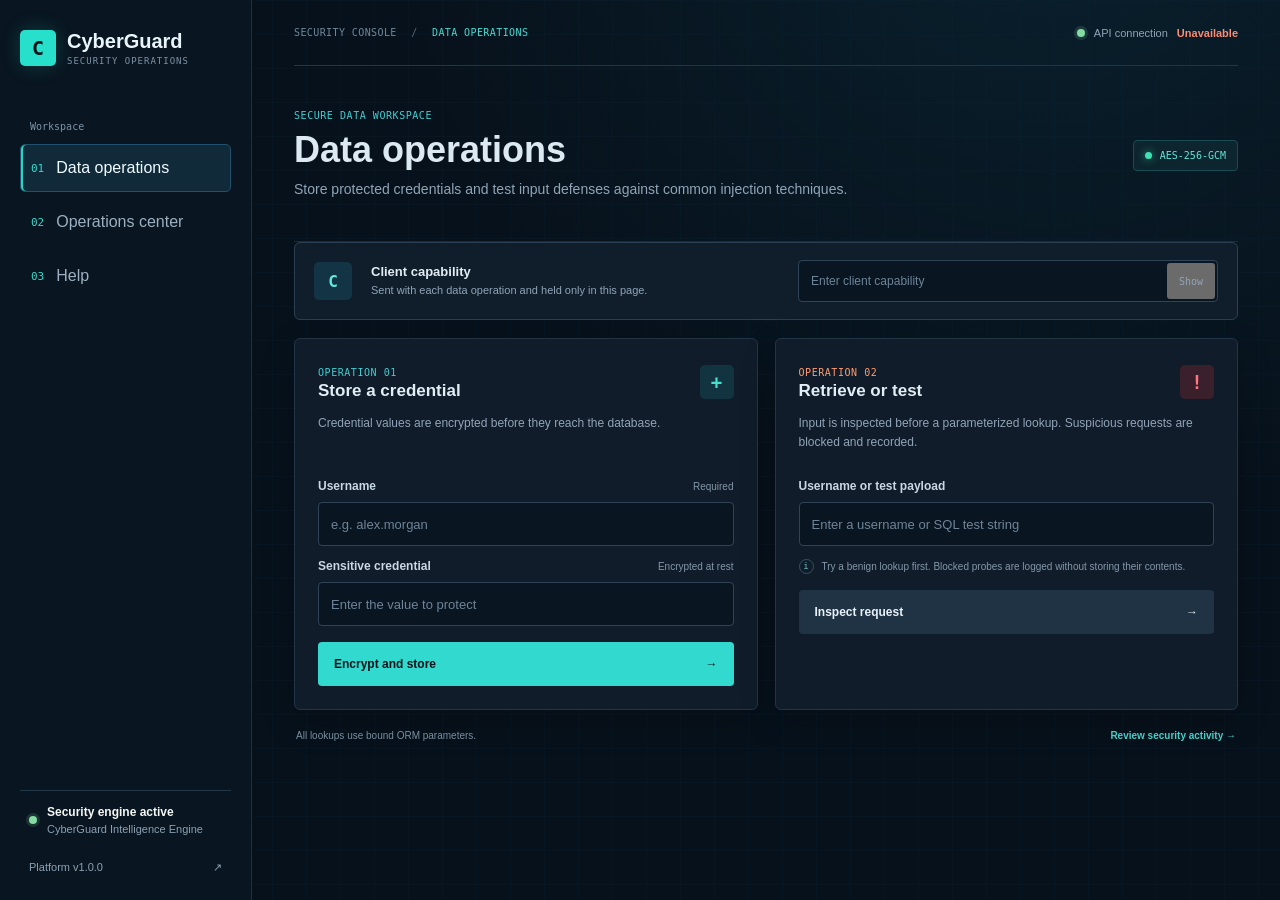
==== static/index.html @ d177915d "Initial commit: SQL Injection Detection and Defense System" ====
<!doctype html>
<html lang="en">
<head>
    <meta charset="utf-8">
    <meta name="viewport" content="width=device-width, initial-scale=1">
    <meta name="theme-color" content="#07111b">
    <meta name="description" content="CyberGuard security operations and cloud security center.">
    <title>CyberGuard | Security Operations</title>
    <link rel="stylesheet" href="/static/styles.css">
    <script src="/static/app.js" defer></script>
</head>
<body>
    <a class="skip-link" href="#mainContent">Skip to content</a>
    <header class="mobile-header">
        <a class="brand compact-brand" href="/" aria-label="CyberGuard home"><span class="brand-mark">C</span><span>CyberGuard</span></a>
        <button class="icon-button menu-toggle" id="menuToggle" type="button" aria-label="Open navigation" aria-expanded="false" aria-controls="sidebar">
            <span></span><span></span><span></span>
        </button>
    </header>
    <div class="app-layout">
        <div class="sidebar-backdrop" id="sidebarBackdrop"></div>
        <aside class="sidebar" id="sidebar" aria-label="Main navigation">
            <a class="brand desktop-brand" href="/"><span class="brand-mark">C</span><span>CyberGuard<span class="brand-subtitle">SECURITY OPERATIONS</span></span></a>
            <div class="nav-label">Workspace</div>
            <nav class="primary-nav">
                <button class="nav-item is-active" type="button" data-view-target="operations" aria-current="page"><span class="nav-index">01</span><span>Data operations</span></button>
                <button class="nav-item" type="button" data-view-target="monitor"><span class="nav-index">02</span><span>Operations center</span></button>
                <button class="nav-item" type="button" data-view-target="help"><span class="nav-index">03</span><span>Help</span></button>
            </nav>
            <div class="sidebar-bottom">
                <span class="status-pulse" aria-hidden="true"></span>
                <div><strong>Security engine active</strong><span>CyberGuard Intelligence Engine</span></div>
            </div>
            <a class="sidebar-link" href="/healthz">Platform v1.0.0 <span aria-hidden="true">↗</span></a>
        </aside>

        <main class="main-content" id="mainContent">
            <div class="topline">
                <div class="breadcrumb">SECURITY CONSOLE <span>/</span> <span id="breadcrumbCurrent">DATA OPERATIONS</span></div>
                <div class="topline-status"><span class="status-pulse" aria-hidden="true"></span><span>API connection</span><strong id="apiStatus">Ready</strong></div>
            </div>

            <section class="view-panel" id="operationsView" data-view="operations">
                <header class="page-heading">
                    <div><p class="eyebrow">SECURE DATA WORKSPACE</p><h1>Data operations</h1><p class="heading-copy">Store protected credentials and test input defenses against common injection techniques.</p></div>
                    <span class="classification"><span class="classification-dot"></span> AES-256-GCM</span>
                </header>

                <section class="access-strip" aria-labelledby="clientAccessHeading">
                    <div class="access-icon" aria-hidden="true">C</div>
                    <div class="access-copy"><h2 id="clientAccessHeading">Client capability</h2><p>Sent with each data operation and held only in this page.</p></div>
                    <div class="access-control"><label class="sr-only" for="clientCapability">Client capability code</label><input id="clientCapability" type="password" autocomplete="off" placeholder="Enter client capability" required><button class="icon-button reveal-button" type="button" data-reveal="clientCapability" aria-label="Show client capability" title="Show capability">Show</button></div>
                </section>

                <div class="operation-grid">
                    <section class="surface operation-surface" aria-labelledby="storeHeading">
                        <div class="surface-heading"><div><span class="step-label">OPERATION 01</span><h2 id="storeHeading">Store a credential</h2></div><span class="surface-icon secure-icon" aria-hidden="true">+</span></div>
                        <p class="surface-copy">Credential values are encrypted before they reach the database.</p>
                        <form id="storeForm" class="form-stack">
                            <label for="storeUsername">Username <span class="field-note">Required</span></label>
                            <input id="storeUsername" name="username" type="text" maxlength="128" autocomplete="off" placeholder="e.g. alex.morgan" required>
                            <label for="storeCredential">Sensitive credential <span class="field-note">Encrypted at rest</span></label>
                            <input id="storeCredential" name="sensitive_credential" type="password" maxlength="4096" autocomplete="new-password" placeholder="Enter the value to protect" required>
                            <button class="button button-primary" type="submit"><span>Encrypt and store</span><span aria-hidden="true">→</span></button>
                        </form>
                        <pre class="result-box" id="storeResult" aria-live="polite" hidden></pre>
                    </section>

                    <section class="surface operation-surface threat-surface" aria-labelledby="retrieveHeading">
                        <div class="surface-heading"><div><span class="step-label warning-step">OPERATION 02</span><h2 id="retrieveHeading">Retrieve or test</h2></div><span class="surface-icon threat-icon" aria-hidden="true">!</span></div>
                        <p class="surface-copy">Input is inspected before a parameterized lookup. Suspicious requests are blocked and recorded.</p>
                        <form id="retrieveForm" class="form-stack">
                            <label for="searchUsername">Username or test payload</label>
                            <input id="searchUsername" name="username" type="text" maxlength="256" autocomplete="off" placeholder="Enter a username or SQL test string" required>
                            <div class="test-hint"><span class="hint-mark" aria-hidden="true">i</span><span>Try a benign lookup first. Blocked probes are logged without storing their contents.</span></div>
                            <button class="button button-dark" type="submit"><span>Inspect request</span><span aria-hidden="true">→</span></button>
                        </form>
                        <pre class="result-box" id="retrieveResult" aria-live="polite" hidden></pre>
                    </section>
                </div>
                <footer class="page-footer"><span>All lookups use bound ORM parameters.</span><a href="#monitor" data-view-link="monitor">Review security activity <span aria-hidden="true">→</span></a></footer>
            </section>

            <section class="view-panel" id="helpView" data-view="help" hidden>
                <header class="page-heading">
                    <div><p class="eyebrow">BEGINNER GUIDE</p><h1>How this system works</h1><p class="heading-copy">A simple walkthrough for anyone using a secure search and security system for the first time.</p></div>
                    <span class="classification"><span class="classification-dot"></span> Beginner friendly</span>
                </header>

                <div class="help-grid">
                    <section class="surface help-surface" aria-labelledby="helpOverview">
                        <div class="surface-heading"><div><span class="step-label">FIRST-TIME GUIDE</span><h2 id="helpOverview">Security search explained</h2></div></div>
                        <div id="helpContent" class="help-content"></div>
                    </section>
                    <aside class="surface help-side" aria-labelledby="quickTaskHeading">
                        <div class="surface-heading"><div><span class="step-label">QUICK START</span><h2 id="quickTaskHeading">What to do next</h2></div></div>
                        <div class="help-tasks" id="helpTasks"></div>
                    </aside>
                </div>
                <footer class="page-footer"><span>Tip: use a normal username like alice before testing any advanced SQL input.</span><a href="#operations" data-view-link="operations">Return to the workspace <span aria-hidden="true">→</span></a></footer>
            </section>

            <section class="view-panel" id="monitorView" data-view="monitor" hidden>
                <header class="page-heading">
                    <div><p class="eyebrow">CYBERGUARD INTELLIGENCE ENGINE</p><h1>Security operations</h1><p class="heading-copy">Live application telemetry, attack analysis, and cloud security posture.</p></div>
                    <button class="button button-secondary refresh-button" id="refreshDashboard" type="button" disabled><span aria-hidden="true">↻</span> Refresh</button>
                </header>

                <section class="access-strip admin-access" aria-labelledby="adminAccessHeading" id="adminAccess">
                    <div class="access-icon admin-access-icon" aria-hidden="true">CG</div>
                    <div class="access-copy"><h2 id="adminAccessHeading">Administrator sign in</h2><p>Protected with Argon2id, authenticator MFA, and an HttpOnly session.</p></div>
                    <form class="admin-login-form" id="adminForm">
                        <label class="sr-only" for="adminUsername">Administrator username</label><input id="adminUsername" type="text" autocomplete="username" placeholder="Administrator username" required>
                        <label class="sr-only" for="adminPassword">Administrator password</label><input id="adminPassword" type="password" autocomplete="current-password" placeholder="Administrator password" required>
                        <label class="sr-only" for="adminTotp">Six-digit authenticator code</label><input id="adminTotp" type="text" inputmode="numeric" pattern="[0-9]{6}" maxlength="6" autocomplete="one-time-code" placeholder="6-digit MFA code" required>
                        <button class="button button-admin" type="submit">Sign in securely</button>
                    </form>
                </section>

                <div id="dashboardContent" hidden>
                    <div class="dashboard-toolbar"><p><span class="status-pulse" aria-hidden="true"></span><span id="dashboardStatus">Application telemetry</span></p><div class="toolbar-actions"><button class="button button-outline" id="exportLogs" type="button" title="Export security incident report">Export report <span aria-hidden="true">↓</span></button><button class="button button-outline" id="logoutAdmin" type="button" title="End administrator session">Sign out</button></div></div>
                    <div class="stats-grid" aria-label="Security statistics">
                        <article class="stat-card"><span class="stat-label">Requests monitored</span><strong class="stat-value" id="statRequests">0</strong><span class="stat-foot">Recorded by this service</span><span class="stat-accent accent-cyan"></span></article>
                        <article class="stat-card"><span class="stat-label">SQL injection attempts</span><strong class="stat-value" id="statThreats">0</strong><span class="stat-foot">Detected and blocked</span><span class="stat-accent accent-coral"></span></article>
                        <article class="stat-card"><span class="stat-label">Blocked requests</span><strong class="stat-value" id="statBlocked">0</strong><span class="stat-foot">Unauthorized or malicious</span><span class="stat-accent accent-purple"></span></article>
                        <article class="stat-card"><span class="stat-label">Suspicious IP addresses</span><strong class="stat-value" id="statIps">0</strong><span class="stat-foot">Elevated activity sources</span><span class="stat-accent accent-blue"></span></article>
                        <article class="stat-card"><span class="stat-label">Failed login attempts</span><strong class="stat-value" id="statFailed">0</strong><span class="stat-foot">Administrator authentication</span><span class="stat-accent accent-orange"></span></article>
                        <article class="stat-card"><span class="stat-label">Open incidents</span><strong class="stat-value" id="statIncidents">0</strong><span class="stat-foot">Awaiting investigation</span><span class="stat-accent accent-green"></span></article>
                    </div>

                    <section class="surface cloud-center" aria-labelledby="cloudHeading">
                        <div class="surface-heading table-heading"><div><span class="step-label">CLOUD SECURITY CENTER</span><h2 id="cloudHeading">Security posture</h2></div><div class="cloud-actions"><span class="integration-label">Provider integration: not connected</span><button class="button button-outline" id="rotateKeys" type="button" title="Re-encrypt protected records with the configured current key">Rotate encryption</button></div></div>
                        <div class="cloud-check-grid" id="cloudChecks"></div>
                    </section>

                    <div class="monitor-grid">
                        <section class="surface chart-surface" aria-labelledby="chartHeading">
                            <div class="surface-heading chart-heading"><div><span class="step-label">EVENT HISTORY</span><h2 id="chartHeading">Recent security activity</h2></div><label class="select-wrap"><span class="sr-only">Chart range</span><select id="chartRange"><option value="7">7 days</option><option value="30">30 days</option></select></label></div>
                            <div class="chart-wrap"><canvas id="activityChart" role="img" aria-label="Daily security event chart">Security event activity chart</canvas></div>
                            <div class="chart-legend"><span><i class="legend-swatch threat-swatch"></i>Threats</span><span><i class="legend-swatch access-swatch"></i>Other events</span></div>
                        </section>
                        <section class="surface system-surface" aria-labelledby="systemHeading">
                            <div class="surface-heading"><div><span class="step-label">SERVICE HEALTH</span><h2 id="systemHeading">System status</h2></div><span class="health-check" aria-hidden="true">✓</span></div>
                            <div class="health-row"><span>API & database</span><strong id="systemStatus">Unknown</strong></div>
                            <div class="health-row"><span>Credential encryption</span><strong id="encryptionStatus">Unknown</strong></div>
                            <div class="health-row"><span>Administrator MFA</span><strong id="authStatus">Unknown</strong></div>
                            <div class="health-row"><span>API security</span><strong id="apiSecurityStatus">Unknown</strong></div>
                            <div class="health-row"><span>Records protected</span><strong id="protectedUsers">0</strong></div>
                            <div class="health-row"><span>Database activity</span><strong id="databaseActivity">0 stored · 0 retrieved</strong></div>
                        </section>
                    </div>

                    <div class="monitor-grid lower-grid">
                        <section class="surface table-surface" aria-labelledby="eventsHeading">
                            <div class="surface-heading table-heading"><div><span class="step-label">AUDIT TRAIL</span><h2 id="eventsHeading">Recent security events</h2></div><span class="table-count" id="eventCount">0 events</span></div>
                            <div class="table-scroll"><table><thead><tr><th>Event</th><th>Result</th><th>Severity</th><th>Source</th><th>Time (UTC)</th></tr></thead><tbody id="eventsTable"><tr><td colspan="5" class="empty-cell">No events recorded yet.</td></tr></tbody></table></div>
                        </section>
                        <section class="surface ips-surface" aria-labelledby="ipsHeading">
                            <div class="surface-heading table-heading"><div><span class="step-label">SOURCE ANALYSIS</span><h2 id="ipsHeading">Suspicious sources</h2></div></div>
                            <div id="suspiciousIps" class="ip-list"><p class="empty-copy">No elevated activity recorded.</p></div>
                        </section>
                    </div>

                    <section class="surface table-surface users-surface" aria-labelledby="usersHeading">
                        <div class="surface-heading table-heading"><div><span class="step-label">PROTECTED RECORDS</span><h2 id="usersHeading">Credential index</h2></div><span class="table-count" id="userCount">0 records</span></div>
                        <div class="table-scroll"><table><thead><tr><th>Record</th><th>Username</th><th>Stored value</th></tr></thead><tbody id="usersTable"><tr><td colspan="3" class="empty-cell">No records available.</td></tr></tbody></table></div>
                    </section>

                    <section class="surface table-surface investigation-surface" aria-labelledby="investigationHeading">
                        <div class="surface-heading table-heading"><div><span class="step-label">THREAT INVESTIGATION CENTER</span><h2 id="investigationHeading">Security incidents</h2></div><span class="table-count" id="incidentCount">0 incidents</span></div>
                        <div class="table-scroll"><table class="incident-table"><thead><tr><th>Incident</th><th>Risk</th><th>Source / time</th><th>Reason flagged</th><th>Investigation notes</th><th>State</th></tr></thead><tbody id="incidentTable"><tr><td colspan="6" class="empty-cell">No incidents recorded.</td></tr></tbody></table></div>
                    </section>
                </div>
                <div class="monitor-placeholder" id="monitorPlaceholder"><span class="lock-mark" aria-hidden="true">CG</span><h2>Administrator session required</h2><p>Authenticate with your administrator account and authenticator code to access security operations.</p></div>
                <footer class="page-footer"><span>Audit entries redact request contents and credentials.</span><a href="#operations" data-view-link="operations">Return to data operations <span aria-hidden="true">→</span></a></footer>
            </section>
        </main>
    </div>
</body>
</html>
---- static/styles.css ----
:root {
    color-scheme: light;
    --ink: #1a2825;
    --muted: #65736f;
    --line: #dce4df;
    --paper: #ffffff;
    --canvas: #f1f5f2;
    --forest: #173e36;
    --forest-light: #24564a;
    --lime: #c9ec70;
    --coral: #d86555;
    --blue: #4e85bb;
    --orange: #d6913e;
    --sans: "Aptos", "Segoe UI Variable", "Segoe UI", sans-serif;
    --mono: "IBM Plex Mono", "SFMono-Regular", Consolas, monospace;
    font-family: var(--sans);
    color: var(--ink);
    background: var(--canvas);
    font-synthesis: none;
    text-rendering: optimizeLegibility;
}

* { box-sizing: border-box; }
html { min-width: 320px; scroll-behavior: smooth; }
body { margin: 0; min-width: 320px; min-height: 100vh; background: var(--canvas); }
button, input, select { font: inherit; }
button, a, input, select { -webkit-tap-highlight-color: transparent; }
button { cursor: pointer; }
a { color: inherit; }
[hidden] { display: none !important; }
.skip-link { position: fixed; z-index: 20; top: 8px; left: 8px; padding: 12px 16px; transform: translateY(-150%); color: white; background: var(--forest); border-radius: 4px; }
.skip-link:focus { transform: translateY(0); }
.sr-only { position: absolute; width: 1px; height: 1px; padding: 0; margin: -1px; overflow: hidden; clip: rect(0, 0, 0, 0); white-space: nowrap; border: 0; }
.app-layout { min-height: 100vh; }
.sidebar { position: fixed; z-index: 8; inset: 0 auto 0 0; display: flex; width: 252px; flex-direction: column; padding: 30px 20px 22px; color: #f5f8f4; background: var(--forest); }
.brand { display: flex; align-items: center; gap: 11px; width: fit-content; color: #f7fbf7; font-size: 20px; font-weight: 700; text-decoration: none; }
.brand-mark { display: grid; width: 36px; height: 36px; place-items: center; color: var(--forest); background: var(--lime); border-radius: 8px 8px 8px 2px; font-family: var(--mono); font-size: 20px; font-weight: 600; }
.brand-subtitle { display: block; margin-top: 3px; color: #a8c0b4; font-family: var(--mono); font-size: 9px; font-weight: 400; letter-spacing: 1px; }
.nav-label { margin: 55px 0 12px 10px; color: #95afa4; font-family: var(--mono); font-size: 10px; }
.primary-nav { display: grid; gap: 6px; }
.nav-item { display: flex; min-height: 48px; align-items: center; gap: 12px; padding: 0 10px; color: #c4d4cc; background: transparent; border: 1px solid transparent; border-radius: 5px; text-align: left; transition: color .18s ease, background .18s ease, border-color .18s ease; }
.nav-item:hover { color: white; background: #214b41; }
.nav-item.is-active { color: white; background: #24564a; border-color: #386b5e; }
.nav-index { color: var(--lime); font-family: var(--mono); font-size: 11px; }
.sidebar-bottom { display: flex; align-items: center; gap: 10px; margin-top: auto; padding: 14px 9px; border-top: 1px solid #376157; }
.sidebar-bottom strong, .sidebar-bottom span:not(.status-pulse) { display: block; }
.sidebar-bottom strong { font-size: 12px; font-weight: 600; }
.sidebar-bottom div > span { margin-top: 4px; color: #aac0b6; font-size: 11px; }
.status-pulse { display: inline-block; width: 8px; height: 8px; flex: 0 0 auto; background: #84dca3; border-radius: 50%; box-shadow: 0 0 0 3px rgb(132 220 163 / 15%); }
.sidebar-link { display: flex; justify-content: space-between; padding: 12px 9px 4px; color: #b8ccc3; font-size: 11px; text-decoration: none; }
.sidebar-link:hover { color: white; }
.main-content { width: min(100% - 252px, 1600px); min-height: 100vh; margin-left: 252px; padding: 0 42px 28px; }
.topline { display: flex; min-height: 66px; align-items: center; justify-content: space-between; border-bottom: 1px solid var(--line); }
.breadcrumb { color: #78847f; font-family: var(--mono); font-size: 10px; letter-spacing: .4px; }
.breadcrumb span { margin: 0 8px; color: #a7b2ad; }
.breadcrumb span:last-child { margin: 0; color: var(--forest); }
.topline-status { display: flex; align-items: center; gap: 9px; color: var(--muted); font-size: 11px; }
.topline-status strong { color: var(--forest); font-weight: 600; }
.topline-status strong.is-degraded { color: #ff8a72; }
.page-heading { display: flex; min-height: 176px; align-items: center; justify-content: space-between; gap: 20px; padding: 27px 0 24px; }
.eyebrow, .step-label { margin: 0 0 8px; color: #668178; font-family: var(--mono); font-size: 10px; letter-spacing: .55px; }
h1, h2, p { margin-top: 0; }
h1 { margin-bottom: 8px; font-size: clamp(28px, 3vw, 36px); font-weight: 600; letter-spacing: 0; line-height: 1.15; }
.heading-copy { max-width: 590px; margin: 0; color: var(--muted); font-size: 14px; line-height: 1.6; }
.classification { display: inline-flex; align-items: center; gap: 8px; padding: 9px 11px; color: var(--forest); background: #e4eedf; border: 1px solid #d6e4cd; border-radius: 4px; font-family: var(--mono); font-size: 10px; white-space: nowrap; }
.classification-dot { width: 7px; height: 7px; background: #74a958; border-radius: 50%; }
.access-strip { display: grid; grid-template-columns: 42px minmax(180px, 1fr) minmax(220px, 420px); align-items: center; gap: 15px; padding: 17px 19px; background: #e5eee8; border: 1px solid #d5e1da; border-radius: 6px; }
.access-icon, .surface-icon { display: grid; width: 38px; height: 38px; place-items: center; color: white; background: var(--forest-light); border-radius: 5px; font-family: var(--mono); font-size: 16px; font-weight: 600; }
.access-copy h2 { margin: 0 0 3px; font-size: 13px; font-weight: 600; }
.access-copy p { margin: 0; color: var(--muted); font-size: 11px; line-height: 1.5; }
.access-control { position: relative; display: flex; min-width: 0; }
.access-control input { width: 100%; min-width: 0; min-height: 42px; padding: 0 64px 0 12px; color: var(--ink); background: white; border: 1px solid #c9d6ce; border-radius: 4px; font-family: var(--mono); font-size: 12px; }
.access-control input::placeholder { color: #8d9993; font-family: var(--sans); }
.reveal-button { position: absolute; top: 3px; right: 3px; min-width: 48px !important; min-height: 36px !important; color: var(--muted) !important; font-family: var(--mono); font-size: 10px !important; }
.operation-grid { display: grid; grid-template-columns: repeat(2, minmax(0, 1fr)); gap: 17px; margin-top: 18px; }
.surface { min-width: 0; background: var(--paper); border: 1px solid var(--line); border-radius: 6px; box-shadow: 0 2px 7px rgb(25 50 38 / 3%); }
.operation-surface { padding: 23px; animation: rise-in .35s ease both; }
.surface-heading { display: flex; min-width: 0; align-items: center; justify-content: space-between; gap: 15px; }
.surface-heading h2 { margin: 0; font-size: 17px; font-weight: 600; line-height: 1.3; }
.surface-icon { width: 34px; height: 34px; flex: 0 0 auto; color: #315f4f; background: #edf4e8; font-size: 19px; }
.threat-icon { color: #a64a3d; background: #f8ece8; }
.warning-step { color: #a86048; }
.surface-copy { min-height: 42px; margin: 12px 0 19px; color: var(--muted); font-size: 12px; line-height: 1.6; }
.form-stack { display: grid; gap: 9px; }
.form-stack label { display: flex; align-items: center; justify-content: space-between; margin-top: 4px; color: #35443f; font-size: 12px; font-weight: 600; }
.field-note { color: #829089; font-size: 10px; font-weight: 400; }
.form-stack input { width: 100%; min-height: 44px; padding: 0 12px; color: var(--ink); background: #fbfcfb; border: 1px solid #d6dfd9; border-radius: 4px; outline: none; font-size: 13px; transition: border-color .16s ease, box-shadow .16s ease, background .16s ease; }
.form-stack input:focus, .access-control input:focus, select:focus { background: white; border-color: #438c72; box-shadow: 0 0 0 3px rgb(67 140 114 / 15%); outline: none; }
.form-stack input::placeholder { color: #a0aaa5; }
.button { display: inline-flex; min-height: 44px; align-items: center; justify-content: center; gap: 10px; padding: 0 15px; border: 1px solid transparent; border-radius: 4px; font-size: 12px; font-weight: 600; transition: transform .16s ease, background .16s ease, border-color .16s ease; }
.button:hover:not(:disabled) { transform: translateY(-1px); }
.button:focus-visible, .nav-item:focus-visible, .icon-button:focus-visible, a:focus-visible { outline: 3px solid #e5a643; outline-offset: 2px; }
.button:disabled { cursor: wait; opacity: .65; }
.button-primary { justify-content: space-between; margin-top: 7px; color: white; background: var(--forest); }
.button-primary:hover:not(:disabled) { background: #26574a; }
.button-dark { justify-content: space-between; margin-top: 5px; color: white; background: #283d38; }
.button-dark:hover:not(:disabled) { background: #39534b; }
.test-hint { display: flex; align-items: flex-start; gap: 8px; margin: 4px 0 2px; color: #77837d; font-size: 10px; line-height: 1.5; }
.hint-mark { display: grid; width: 15px; height: 15px; flex: 0 0 auto; place-items: center; color: #667871; border: 1px solid #bdcbc2; border-radius: 50%; font-family: var(--mono); font-size: 9px; }
.result-box { margin: 15px 0 0; padding: 12px; overflow: auto; color: #eaf1ec; background: #21342f; border-left: 3px solid #9abf77; border-radius: 3px; font-family: var(--mono); font-size: 11px; line-height: 1.6; white-space: pre-wrap; overflow-wrap: anywhere; }
.result-box.is-error { border-left-color: var(--coral); }
.page-footer { display: flex; align-items: center; justify-content: space-between; gap: 15px; padding: 20px 2px; color: #78857e; font-size: 10px; }
.page-footer a { color: var(--forest); font-weight: 600; text-decoration: none; }
.page-footer a:hover { text-decoration: underline; }
.refresh-button { color: var(--forest); background: white; border-color: var(--line); }
.button-secondary:hover:not(:disabled) { background: #e8efe9; }
.admin-access { grid-template-columns: 42px minmax(180px, 1fr) minmax(280px, 480px); background: #f2ece5; border-color: #e8ddd1; }
.admin-access-icon { color: white; background: #795445; }
.admin-access .access-copy h2 { color: #49362e; }
.admin-access .access-control { gap: 7px; }
.admin-access .access-control input { padding-right: 12px; }
.button-admin { min-width: 105px; color: white; background: #795445; }
.button-admin:hover:not(:disabled) { background: #634237; }
.dashboard-toolbar { display: flex; align-items: center; justify-content: space-between; gap: 14px; margin: 20px 0 12px; }
.dashboard-toolbar p { display: flex; align-items: center; gap: 9px; margin: 0; color: var(--muted); font-size: 11px; }
.button-outline { min-height: 38px; color: #45564f; background: transparent; border-color: #cbd7cf; }
.button-outline:hover:not(:disabled) { background: white; }
.stats-grid { display: grid; grid-template-columns: repeat(4, minmax(0, 1fr)); gap: 12px; }
.stat-card { position: relative; min-height: 124px; padding: 17px 16px 14px; overflow: hidden; background: white; border: 1px solid var(--line); border-radius: 5px; }
.stat-label, .stat-foot { display: block; color: var(--muted); font-size: 10px; line-height: 1.45; }
.stat-value { display: block; margin: 9px 0 4px; font-family: var(--mono); font-size: 28px; font-weight: 500; line-height: 1; }
.stat-accent { position: absolute; top: 0; right: 0; width: 4px; height: 100%; }
.accent-coral { background: var(--coral); }
.accent-lime { background: #8bb84b; }
.accent-blue { background: var(--blue); }
.accent-orange { background: var(--orange); }
.monitor-grid { display: grid; grid-template-columns: minmax(0, 1.65fr) minmax(280px, .9fr); gap: 14px; margin-top: 14px; }
.chart-surface, .system-surface, .table-surface, .ips-surface { padding: 18px; }
.chart-heading { align-items: flex-start; }
.chart-wrap { position: relative; width: 100%; height: 190px; margin-top: 12px; }
.chart-wrap canvas { display: block; width: 100%; height: 100%; }
.select-wrap select { min-height: 34px; padding: 0 26px 0 9px; color: #55635c; background: white; border: 1px solid var(--line); border-radius: 4px; font-size: 10px; }
.chart-legend { display: flex; gap: 15px; margin-top: 4px; color: var(--muted); font-size: 10px; }
.chart-legend span { display: inline-flex; align-items: center; gap: 6px; }
.legend-swatch { display: inline-block; width: 8px; height: 8px; border-radius: 2px; }
.threat-swatch { background: var(--coral); }
.access-swatch { background: #8dba96; }
.health-check { display: grid; width: 27px; height: 27px; place-items: center; color: #477d4b; background: #e8f2e5; border-radius: 50%; font-size: 14px; }
.health-row { display: flex; min-height: 40px; align-items: center; justify-content: space-between; gap: 10px; border-bottom: 1px solid #edf0ed; color: #65736d; font-size: 11px; }
.health-row:first-of-type { margin-top: 15px; }
.health-row:last-child { border-bottom: 0; }
.health-row strong { color: var(--ink); font-size: 10px; font-weight: 600; text-align: right; }
.lower-grid { grid-template-columns: minmax(0, 1.7fr) minmax(250px, .8fr); }
.table-heading { margin-bottom: 15px; }
.table-count { padding: 5px 8px; color: #63726a; background: #f1f5f2; border-radius: 3px; font-family: var(--mono); font-size: 9px; white-space: nowrap; }
.table-scroll { max-width: 100%; overflow-x: auto; overscroll-behavior-inline: contain; border: 1px solid #e7ece8; border-radius: 4px; }
table { width: 100%; border-collapse: collapse; font-size: 10px; text-align: left; }
thead { color: #77847d; background: #f7f9f7; font-family: var(--mono); font-size: 9px; }
th, td { min-width: 90px; padding: 10px 9px; border-bottom: 1px solid #edf0ed; vertical-align: top; }
th { font-weight: 500; white-space: nowrap; }
td { color: #4d5d55; }
tbody tr:last-child td { border-bottom: 0; }
.table-scroll td:first-child { min-width: 130px; color: #35463f; font-weight: 600; }
.table-scroll td:nth-child(4) { font-family: var(--mono); }
.severity { display: inline-flex; padding: 4px 6px; color: #68766e; background: #eef2ef; border-radius: 3px; font-family: var(--mono); font-size: 9px; white-space: nowrap; }
.severity-high, .severity-critical { color: #a3473c; background: #faece9; }
.severity-medium { color: #946126; background: #f9f1e3; }
.empty-cell { padding: 23px 10px; color: #89958e; text-align: center; font-weight: 400 !important; }
.ip-list { display: grid; gap: 8px; }
.ip-row { display: flex; align-items: center; justify-content: space-between; gap: 10px; padding: 10px; background: #f7f9f7; border: 1px solid #edf0ed; border-radius: 4px; }
.ip-row code { overflow: hidden; color: #45564e; font-family: var(--mono); font-size: 10px; text-overflow: ellipsis; }
.ip-row span { flex: 0 0 auto; color: #a34e40; font-family: var(--mono); font-size: 9px; }
.empty-copy { margin: 4px 0; color: #89958e; font-size: 11px; }
.users-surface { margin-top: 14px; }
.monitor-placeholder { display: grid; justify-items: center; margin: 22px 0 0; padding: 36px 18px; color: var(--muted); background: white; border: 1px dashed #ccd8d0; border-radius: 5px; text-align: center; }
.monitor-placeholder h2 { margin: 12px 0 6px; color: var(--ink); font-size: 15px; }
.monitor-placeholder p { max-width: 360px; margin: 0; font-size: 11px; line-height: 1.6; }
.lock-mark { display: grid; width: 43px; height: 43px; place-items: center; color: #795445; background: #f2ece5; border-radius: 50%; font-family: var(--mono); font-size: 16px; }
.help-grid { display: grid; grid-template-columns: minmax(0, 1.6fr) minmax(240px, .8fr); gap: 18px; margin-top: 18px; }
.help-surface, .help-side { padding: 20px; }
.help-content { display: grid; gap: 16px; }
.help-intro { margin: 0; color: var(--muted); line-height: 1.7; }
.help-steps { display: grid; gap: 12px; }
.help-step { padding: 15px 16px; border: 1px solid var(--line); border-radius: 6px; background: rgb(16 35 51 / 18%); }
.help-step h3, .help-task-item h3, .help-example-box h3 { margin: 0 0 6px; font-size: 13px; }
.help-step p, .help-task-item p { margin: 0; color: var(--muted); line-height: 1.6; }
.help-example-box { padding: 14px 16px; border: 1px solid var(--line); border-radius: 6px; background: rgb(16 35 51 / 12%); }
.help-examples { display: grid; gap: 10px; margin-top: 10px; }
.help-example { display: flex; align-items: center; justify-content: space-between; gap: 12px; padding: 8px 10px; background: rgba(255, 255, 255, 0.04); border-radius: 4px; }
.help-example span { font-size: 11px; color: var(--muted); }
.help-example code { padding: 4px 8px; background: rgba(0, 0, 0, 0.18); border-radius: 3px; font-family: var(--mono); font-size: 10px; }
.help-tasks { display: grid; gap: 12px; margin-top: 12px; }
.help-task-item { display: flex; gap: 10px; align-items: flex-start; padding: 12px; border: 1px solid var(--line); border-radius: 6px; }
.task-number { display: inline-grid; min-width: 24px; height: 24px; place-items: center; background: var(--forest-light); border-radius: 50%; color: var(--lime); font-family: var(--mono); font-size: 10px; }
.mobile-header, .sidebar-backdrop { display: none; }
@keyframes rise-in { from { opacity: 0; transform: translateY(5px); } to { opacity: 1; transform: translateY(0); } }

@media (min-width: 1440px) {
    .main-content { padding-right: 56px; padding-left: 56px; }
    .operation-grid { gap: 20px; }
    .stats-grid { gap: 16px; }
}

@media (max-width: 1100px) {
    .main-content { width: calc(100% - 232px); margin-left: 232px; padding-right: 25px; padding-left: 25px; }
    .sidebar { width: 232px; }
    .stats-grid { grid-template-columns: repeat(2, minmax(0, 1fr)); }
    .monitor-grid, .lower-grid { grid-template-columns: minmax(0, 1fr); }
}

@media (max-width: 760px) {
    .mobile-header { position: sticky; z-index: 12; top: 0; display: flex; height: 58px; align-items: center; justify-content: space-between; padding: 0 18px; background: var(--forest); box-shadow: 0 2px 7px rgb(16 40 34 / 15%); }
    .compact-brand { font-size: 17px; }
    .compact-brand .brand-mark { width: 30px; height: 30px; font-size: 17px; }
    .icon-button { display: grid; min-width: 42px; min-height: 42px; place-items: center; color: inherit; background: transparent; border: 0; border-radius: 4px; }
    .menu-toggle { align-content: center; gap: 4px; padding: 9px; }
    .menu-toggle span { display: block; width: 20px; height: 2px; background: #f4f8f5; transition: transform .18s ease, opacity .18s ease; }
    .menu-toggle[aria-expanded="true"] span:first-child { transform: translateY(6px) rotate(45deg); }
    .menu-toggle[aria-expanded="true"] span:nth-child(2) { opacity: 0; }
    .menu-toggle[aria-expanded="true"] span:last-child { transform: translateY(-6px) rotate(-45deg); }
    .sidebar { z-index: 11; top: 58px; right: auto; bottom: 0; width: min(290px, 86vw); padding-top: 21px; transform: translateX(-102%); transition: transform .2s ease; box-shadow: 7px 0 20px rgb(12 29 24 / 16%); }
    .sidebar.is-open { transform: translateX(0); }
    .desktop-brand { display: none; }
    .nav-label { margin-top: 5px; }
    .sidebar-backdrop.is-visible { position: fixed; z-index: 10; inset: 58px 0 0; display: block; background: rgb(15 33 28 / 35%); }
    .main-content { width: 100%; min-height: calc(100vh - 58px); margin: 0; padding: 0 20px 20px; }
    .topline { min-height: 51px; }
    .topline-status { gap: 7px; font-size: 10px; }
    .page-heading { min-height: 150px; align-items: flex-start; justify-content: center; flex-direction: column; gap: 13px; padding: 24px 0 20px; }
    .page-heading h1 { font-size: 29px; }
    .heading-copy { font-size: 13px; }
    .access-strip { grid-template-columns: 37px minmax(0, 1fr); gap: 10px 12px; padding: 14px; }
    .access-icon { width: 34px; height: 34px; }
    .access-control { grid-column: 1 / -1; }
    .operation-grid { grid-template-columns: minmax(0, 1fr); gap: 13px; margin-top: 13px; }
    .operation-surface { padding: 19px; }
    .surface-copy { min-height: 0; }
    .admin-access .access-control { display: grid; grid-template-columns: minmax(0, 1fr) auto; }
    .admin-access .access-control input { grid-column: 1 / -1; }
    .admin-access .button-admin { grid-column: 1 / -1; }
    .chart-wrap { height: 175px; }
    .chart-surface, .system-surface, .table-surface, .ips-surface { padding: 15px; }
    .page-footer { align-items: flex-start; flex-direction: column; padding-top: 17px; }
    .refresh-button { align-self: flex-start; }
}

@media (max-width: 430px) {
    .main-content { padding-right: 14px; padding-left: 14px; }
    .breadcrumb { font-size: 9px; }
    .breadcrumb span { margin: 0 4px; }
    .topline-status > span:nth-child(2) { display: none; }
    .classification { padding: 7px 9px; font-size: 9px; }
    .stats-grid { gap: 8px; }
    .stat-card { min-height: 112px; padding: 13px 11px; }
    .stat-value { font-size: 25px; }
    .stat-label { min-height: 29px; }
    .chart-heading { align-items: flex-start; }
    .chart-heading h2, .surface-heading h2 { font-size: 15px; }
    .dashboard-toolbar { align-items: flex-start; }
    .dashboard-toolbar .button { min-height: 36px; padding: 0 9px; font-size: 10px; }
    th, td { padding: 9px 8px; }
}

@media (prefers-reduced-motion: reduce) {
    *, *::before, *::after { scroll-behavior: auto !important; animation-duration: .01ms !important; animation-iteration-count: 1 !important; transition-duration: .01ms !important; }
}

:root {
    color-scheme: dark;
    --ink: #dce8f2;
    --muted: #91a4b7;
    --line: #243447;
    --paper: #101c29;
    --canvas: #07111b;
    --forest: #0a1723;
    --forest-light: #102b3b;
    --lime: #26e0cb;
    --coral: #ff5c72;
    --blue: #4d9eff;
    --orange: #ffad57;
    --sans: "Aptos", "Segoe UI Variable", "Segoe UI", sans-serif;
    --mono: "IBM Plex Mono", "SFMono-Regular", Consolas, monospace;
    background: var(--canvas);
}

body {
    color: var(--ink);
    background-color: var(--canvas);
    background-image: linear-gradient(rgb(16 35 51 / 24%) 1px, transparent 1px), linear-gradient(90deg, rgb(16 35 51 / 24%) 1px, transparent 1px), radial-gradient(ellipse at 82% -15%, rgb(18 95 121 / 20%), transparent 45%);
    background-size: 34px 34px, 34px 34px, auto;
}

.sidebar { background: #091520; border-right: 1px solid #1e3040; }
.brand { color: #e9f4fb; }
.brand-mark { color: #04141c; background: var(--lime); border-radius: 5px; box-shadow: 0 0 20px rgb(38 224 203 / 20%); }
.brand-subtitle, .nav-label { color: #7e94a7; }
.nav-item { color: #9db0c1; }
.nav-item:hover { color: #eaf7fb; background: #102536; }
.nav-item.is-active { color: #f1fbff; background: #102a3a; border-color: #21516a; box-shadow: inset 2px 0 #25d6c5; }
.nav-index { color: #31dccc; }
.sidebar-bottom { border-color: #223747; }
.sidebar-bottom div > span, .sidebar-link { color: #8da1b3; }
.sidebar-link:hover { color: #d8f8ff; }
.main-content { background: transparent; }
.topline { border-color: var(--line); }
.breadcrumb { color: #71869a; }
.breadcrumb span { color: #52687b; }
.breadcrumb span:last-child, .topline-status strong { color: #45d9d2; }
.topline-status { color: #91a4b7; }
.page-heading { border-bottom: 1px solid rgb(36 52 71 / 70%); }
.eyebrow, .step-label { color: #42cdd1; }
.heading-copy { color: #91a4b7; }
.classification { color: #62e5d8; background: #0d252e; border-color: #1a4b55; }
.classification-dot { background: #3de2b4; box-shadow: 0 0 9px rgb(61 226 180 / 65%); }
.access-strip { color: var(--ink); background: #101e2b; border-color: #2a4052; }
.access-icon, .surface-icon { color: #63e7db; background: #123445; }
.access-copy h2 { color: #e1edf5; }
.access-copy p { color: #91a4b7; }
.access-control input, .admin-login-form input, .form-stack input, .select-wrap select {
    color: #e1edf5;
    background: #091520;
    border-color: #304457;
}
.access-control input::placeholder, .admin-login-form input::placeholder, .form-stack input::placeholder { color: #6f8498; }
.surface { background: #101c29; border-color: #233447; box-shadow: 0 12px 35px rgb(0 0 0 / 17%); }
.operation-surface { animation: rise-in .3s ease both; }
.surface-heading h2 { color: #e2edf5; }
.surface-icon { color: #45e0cb; background: #123441; }
.threat-icon { color: #ff7584; background: #3a202b; }
.warning-step { color: #ff9b6d; }
.surface-copy { color: #91a4b7; }
.form-stack label { color: #c9d8e4; }
.field-note, .test-hint { color: #8498aa; }
.form-stack input:focus, .access-control input:focus, .admin-login-form input:focus, select:focus { background: #0a1824; border-color: #27cfcd; box-shadow: 0 0 0 3px rgb(39 207 205 / 13%); }
.button:focus-visible, .nav-item:focus-visible, .icon-button:focus-visible, a:focus-visible { outline-color: #f7b955; }
.button-primary { color: #06141b; background: #32d9ce; }
.button-primary:hover:not(:disabled) { background: #62eee0; }
.button-dark { color: #e8f1f7; background: #203344; }
.button-dark:hover:not(:disabled) { background: #2a4559; }
.test-hint .hint-mark { color: #65bfc2; border-color: #34545e; }
.result-box { color: #d7e8ef; background: #09151f; border-left-color: #27d9c6; }
.result-box.is-error { border-left-color: #ff5c72; }
.page-footer { color: #7f93a6; }
.page-footer a { color: #46d8d1; }
.refresh-button, .button-outline { color: #b9cbd8; background: #101c29; border-color: #31475b; }
.button-secondary:hover:not(:disabled), .button-outline:hover:not(:disabled) { background: #172839; }
.admin-access { background: #111d2a; border-color: #314253; }
.admin-access-icon { color: #e0b2ff; background: #302344; }
.admin-access .access-copy h2 { color: #ece2f4; }
.admin-login-form { display: grid; grid-template-columns: repeat(3, minmax(0, 1fr)); gap: 7px; }
.admin-login-form input { min-width: 0; min-height: 42px; padding: 0 10px; border: 1px solid #304457; border-radius: 4px; font-family: var(--mono); font-size: 11px; }
.button-admin { grid-column: 1 / -1; color: #0d1018; background: #b77af4; }
.button-admin:hover:not(:disabled) { background: #c998fb; }
.toolbar-actions { display: flex; flex-wrap: wrap; gap: 8px; }
.dashboard-toolbar p { color: #91a4b7; }
.stats-grid { grid-template-columns: repeat(3, minmax(0, 1fr)); }
.stat-card { background: #101c29; border-color: #233447; }
.stat-label, .stat-foot { color: #8da1b4; }
.stat-value { color: #e2edf5; }
.accent-coral { background: #ff5c72; }
.accent-lime { background: #42d9ad; }
.accent-blue { background: #4d9eff; }
.accent-orange { background: #ffad57; }
.accent-cyan { background: #27d9dc; }
.accent-purple { background: #b77af4; }
.accent-green { background: #49d58d; }
.cloud-center { margin-top: 14px; padding: 18px; }
.integration-label { color: #ffbd70; font-family: var(--mono); font-size: 10px; }
.cloud-actions { display: flex; align-items: center; gap: 10px; }
.cloud-check-grid { display: grid; grid-template-columns: repeat(3, minmax(0, 1fr)); gap: 8px; }
.cloud-check { display: grid; min-height: 66px; align-content: space-between; gap: 8px; padding: 11px 12px; background: #0a1621; border: 1px solid #203447; border-radius: 4px; }
.cloud-check-label { color: #91a4b7; font-size: 10px; }
.cloud-check strong { overflow-wrap: anywhere; font-size: 11px; font-weight: 600; }
.check-ready { color: #4cdda8; }
.check-pending { color: #ffb65e; }
.chart-wrap { border-bottom: 1px solid #1d3042; }
.chart-legend { color: #8fa3b5; }
.threat-swatch { background: #ff5470; }
.access-swatch { background: #25d6c5; }
.health-check { color: #49dfa9; background: #102f2e; }
.health-row { color: #91a4b7; border-color: #1c2c3a; }
.health-row strong { color: #cfdae4; }
.table-count { color: #99adbd; background: #172534; }
.table-scroll { border-color: #233447; }
thead { color: #8ca1b3; background: #0b1722; }
th, td { border-color: #1d2d3c; }
td { color: #b4c3cf; }
.table-scroll td:first-child { color: #d6e3ec; }
.severity { color: #9aaebe; background: #1b2a38; }
.severity-high, .severity-critical { color: #ff8390; background: #3a202a; }
.severity-medium { color: #ffc16e; background: #352a1c; }
.severity-low { color: #53dcac; background: #14312d; }
.empty-cell, .empty-copy { color: #7e93a5; }
.ip-row { background: #0b1722; border-color: #223446; }
.ip-row code { color: #8bdde1; }
.ip-row span { color: #ff8390; }
.monitor-placeholder { color: #91a4b7; background: #101c29; border-color: #304254; }
.monitor-placeholder h2 { color: #e2edf5; }
.monitor-placeholder p { color: #91a4b7; }
.lock-mark { color: #d6a4ff; background: #282038; }
.incident-table th { vertical-align: top; }
.incident-table td { min-width: 125px; white-space: pre-line; line-height: 1.5; }
.incident-table td:nth-child(4) { min-width: 210px; font-family: var(--sans); font-weight: 400; }
.incident-table td:nth-child(5) { min-width: 220px; }
.incident-name { text-transform: capitalize; }
.incident-notes { width: 100%; min-height: 68px; padding: 8px; resize: vertical; color: #dce8f2; background: #091520; border: 1px solid #304457; border-radius: 4px; font: 11px/1.5 var(--sans); }
.incident-state { display: grid; justify-items: start; gap: 7px; color: #a8b9c7; font-size: 10px; }
.incident-state input { accent-color: #33d7b1; }
.incident-save { min-height: 31px; padding: 0 10px; font-size: 10px; }
.mobile-header { background: #091520; border-bottom: 1px solid #203243; }
.sidebar-backdrop.is-visible { background: rgb(1 7 13 / 75%); }

@media (max-width: 760px) {
    .admin-login-form { grid-column: 1 / -1; grid-template-columns: minmax(0, 1fr); }
    .admin-login-form input, .admin-login-form .button-admin { grid-column: 1; }
    .cloud-check-grid { grid-template-columns: repeat(2, minmax(0, 1fr)); }
    .integration-label { max-width: 145px; text-align: right; line-height: 1.5; }
    .cloud-actions { align-items: flex-end; flex-direction: column; }
    .stats-grid { grid-template-columns: repeat(2, minmax(0, 1fr)); }
}

@media (max-width: 430px) {
    .cloud-check-grid { grid-template-columns: minmax(0, 1fr); }
    .toolbar-actions { justify-content: flex-end; }
    .toolbar-actions .button { padding: 0 9px; }
}
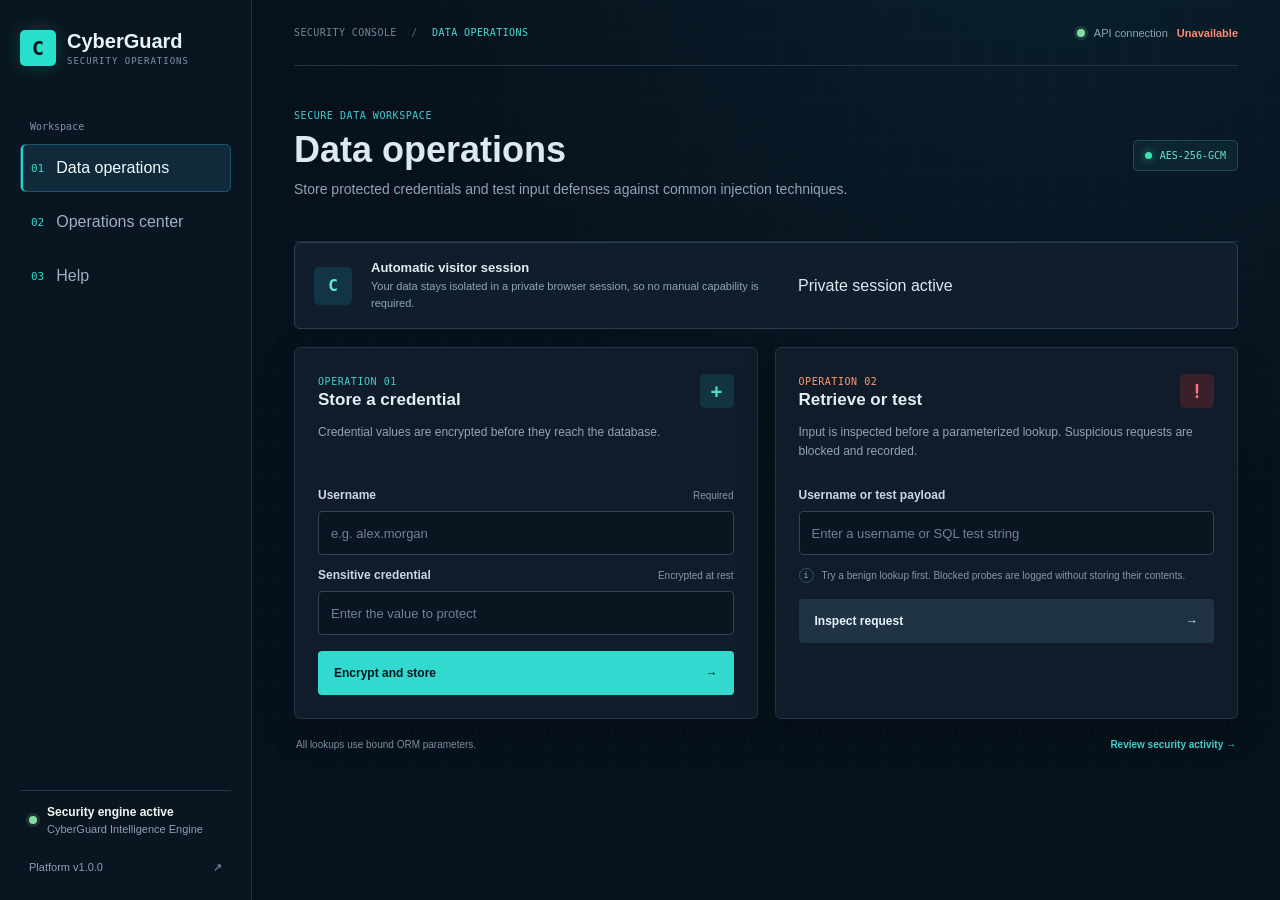
==== commit 9408d421: "Update Google admin authentication and project documentation" ====
--- a/static/index.html
+++ b/static/index.html
@@ -48,8 +48,8 @@
 
                 <section class="access-strip" aria-labelledby="clientAccessHeading">
                     <div class="access-icon" aria-hidden="true">C</div>
-                    <div class="access-copy"><h2 id="clientAccessHeading">Client capability</h2><p>Sent with each data operation and held only in this page.</p></div>
-                    <div class="access-control"><label class="sr-only" for="clientCapability">Client capability code</label><input id="clientCapability" type="password" autocomplete="off" placeholder="Enter client capability" required><button class="icon-button reveal-button" type="button" data-reveal="clientCapability" aria-label="Show client capability" title="Show capability">Show</button></div>
+                    <div class="access-copy"><h2 id="clientAccessHeading">Automatic visitor session</h2><p>Your data stays isolated in a private browser session, so no manual capability is required.</p></div>
+                    <div class="access-control"><span class="session-pill">Private session active</span></div>
                 </section>
 
                 <div class="operation-grid">
@@ -108,13 +108,11 @@
 
                 <section class="access-strip admin-access" aria-labelledby="adminAccessHeading" id="adminAccess">
                     <div class="access-icon admin-access-icon" aria-hidden="true">CG</div>
-                    <div class="access-copy"><h2 id="adminAccessHeading">Administrator sign in</h2><p>Protected with Argon2id, authenticator MFA, and an HttpOnly session.</p></div>
-                    <form class="admin-login-form" id="adminForm">
-                        <label class="sr-only" for="adminUsername">Administrator username</label><input id="adminUsername" type="text" autocomplete="username" placeholder="Administrator username" required>
-                        <label class="sr-only" for="adminPassword">Administrator password</label><input id="adminPassword" type="password" autocomplete="current-password" placeholder="Administrator password" required>
-                        <label class="sr-only" for="adminTotp">Six-digit authenticator code</label><input id="adminTotp" type="text" inputmode="numeric" pattern="[0-9]{6}" maxlength="6" autocomplete="one-time-code" placeholder="6-digit MFA code" required>
-                        <button class="button button-admin" type="submit">Sign in securely</button>
-                    </form>
+                    <div class="access-copy"><h2 id="adminAccessHeading">Administrator sign in</h2><p>Protected with Google account verification and an HttpOnly administrator session.</p></div>
+                    <div class="admin-login-form" id="adminForm">
+                        <button class="button button-admin" type="button" id="googleAdminLogin">Continue with Google</button>
+                        <p class="admin-note">Authorized administrators are checked against the configured Google allowlist before the dashboard opens.</p>
+                    </div>
                 </section>
 
                 <div id="dashboardContent" hidden>
